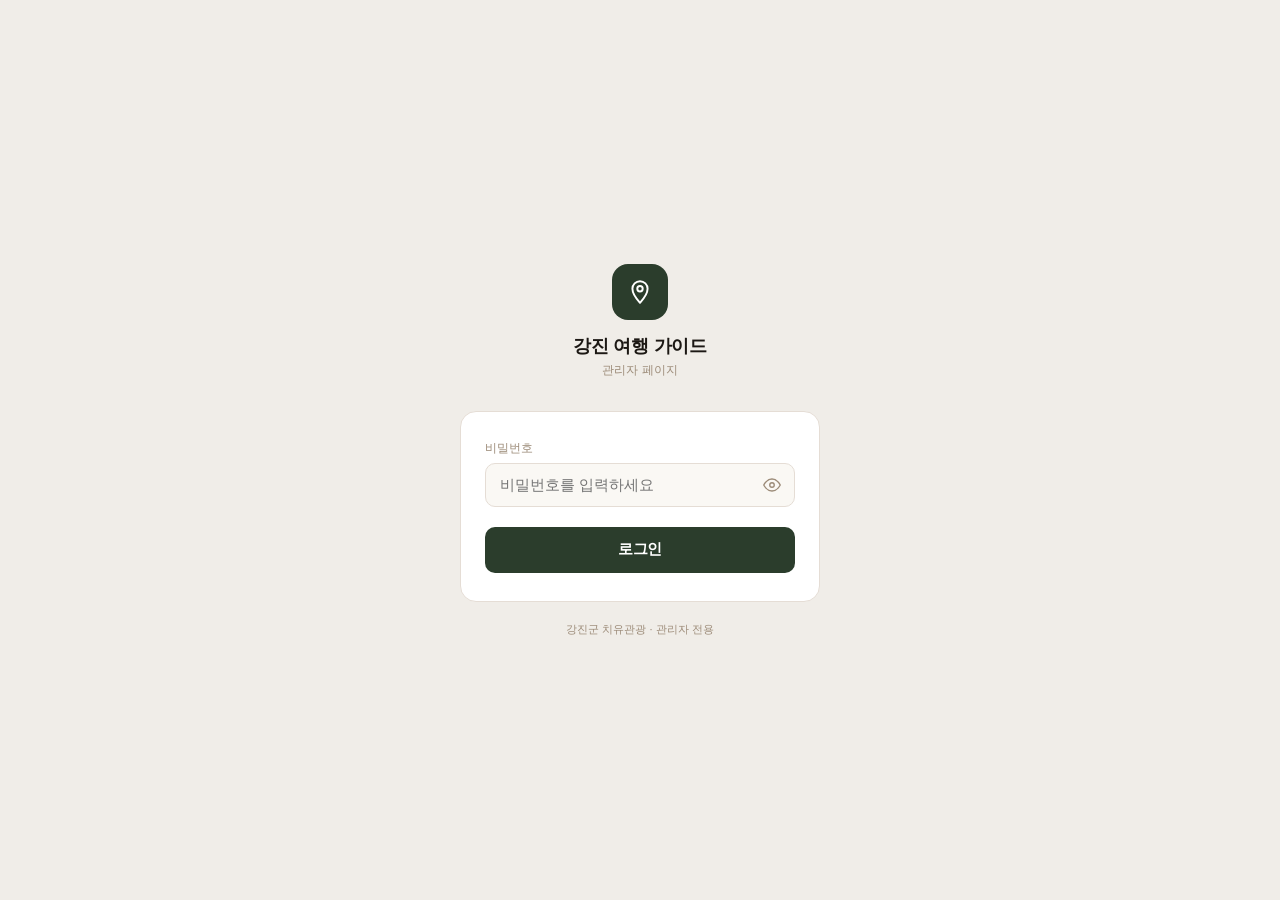
==== gangjin-guide/admin/collection-edit.html @ 5cbd9cc3 "Add files via upload" ====
<!DOCTYPE html>
<html lang="ko">
<head>
<meta charset="UTF-8">
<meta name="viewport" content="width=device-width, initial-scale=1.0">
<title>컬렉션 등록/수정 — 강진 여행 가이드 관리자</title>
<style>
  *{box-sizing:border-box;margin:0;padding:0;}
  :root{--green:#2B3D2C;--green-l:#4A6B4C;--green-t:#EBF1E8;--cream:#FAF8F4;--stone:#F0EDE8;--border:#E5DDD5;--text:#1C1814;--muted:#9C8B78;--red:#E05C5C;--radius:10px;}
  body{font-family:-apple-system,'Apple SD Gothic Neo','Noto Sans KR',sans-serif;background:var(--cream);color:var(--text);min-height:100vh;}
  .layout{display:flex;min-height:100vh;}
  .sidebar{width:220px;background:var(--green);color:#fff;display:flex;flex-direction:column;flex-shrink:0;position:fixed;top:0;left:0;bottom:0;}
  .sidebar-brand{padding:24px 20px 20px;border-bottom:1px solid rgba(255,255,255,0.1);}
  .sidebar-brand h1{font-size:14px;font-weight:600;color:#fff;line-height:1.4;}
  .sidebar-brand p{font-size:10px;color:rgba(255,255,255,0.5);margin-top:3px;}
  .sidebar-nav{padding:12px 0;flex:1;}
  .nav-section{padding:8px 20px 4px;font-size:9px;letter-spacing:1.5px;color:rgba(255,255,255,0.35);}
  .nav-item{display:flex;align-items:center;gap:10px;padding:9px 20px;font-size:13px;color:rgba(255,255,255,0.75);text-decoration:none;transition:background 0.15s;}
  .nav-item:hover{background:rgba(255,255,255,0.08);color:#fff;}
  .nav-item.active{background:rgba(255,255,255,0.12);color:#fff;font-weight:500;}
  .nav-item svg{width:16px;height:16px;fill:none;stroke:currentColor;stroke-width:1.8;stroke-linecap:round;stroke-linejoin:round;flex-shrink:0;}
  .sidebar-bottom{padding:16px 20px;border-top:1px solid rgba(255,255,255,0.1);}
  .btn-logout{width:100%;padding:8px;border-radius:8px;background:rgba(255,255,255,0.08);border:1px solid rgba(255,255,255,0.15);color:rgba(255,255,255,0.7);font-size:12px;cursor:pointer;font-family:inherit;}
  .main{margin-left:220px;flex:1;}
  .topbar{height:56px;background:#fff;border-bottom:1px solid var(--border);display:flex;align-items:center;justify-content:space-between;padding:0 28px;position:sticky;top:0;z-index:10;}
  .topbar-title{font-size:16px;font-weight:600;letter-spacing:-0.3px;}
  .topbar-actions{display:flex;gap:8px;}
  .btn{height:34px;padding:0 16px;border-radius:8px;font-size:13px;font-weight:500;cursor:pointer;font-family:inherit;border:none;display:inline-flex;align-items:center;gap:6px;transition:background 0.15s;text-decoration:none;}
  .btn-primary{background:var(--green);color:#fff;}
  .btn-primary:hover{background:var(--green-l);}
  .btn-secondary{background:var(--stone);color:var(--text);border:1px solid var(--border);}
  .btn-secondary:hover{background:var(--border);}
  .btn-danger{background:#FEE2E2;color:var(--red);}
  .btn-danger:hover{background:#FECACA;}
  .btn svg{width:14px;height:14px;fill:none;stroke:currentColor;stroke-width:2;stroke-linecap:round;}
  .content{padding:28px;max-width:900px;}
  .form-grid{display:grid;grid-template-columns:1fr 300px;gap:20px;align-items:start;}
  .form-card{background:#fff;border:1px solid var(--border);border-radius:12px;overflow:hidden;margin-bottom:16px;}
  .form-card-header{padding:14px 20px;border-bottom:1px solid var(--border);font-size:13px;font-weight:600;}
  .form-card-body{padding:20px;}
  .field{margin-bottom:16px;}
  .field:last-child{margin-bottom:0;}
  .field label{display:block;font-size:12px;font-weight:500;color:var(--muted);margin-bottom:6px;}
  .field label .req{color:var(--red);margin-left:2px;}
  .input,.textarea,.select{width:100%;border:1px solid var(--border);border-radius:var(--radius);font-size:14px;color:var(--text);background:var(--cream);outline:none;font-family:inherit;transition:border-color 0.15s,background 0.15s;}
  .input{height:40px;padding:0 12px;}
  .textarea{padding:10px 12px;resize:vertical;min-height:80px;line-height:1.6;}
  .select{height:40px;padding:0 12px;cursor:pointer;}
  .input:focus,.textarea:focus,.select:focus{border-color:var(--green);background:#fff;}
  .field-row{display:grid;grid-template-columns:1fr 1fr;gap:12px;}

  /* 장소 추가 */
  .place-search-wrap{display:flex;gap:8px;margin-bottom:12px;}
  .place-search-wrap .input{flex:1;}

  .search-results{background:#fff;border:1px solid var(--border);border-radius:var(--radius);max-height:200px;overflow-y:auto;margin-top:-8px;margin-bottom:12px;display:none;}
  .search-result-item{padding:10px 12px;cursor:pointer;border-bottom:1px solid var(--border);font-size:13px;transition:background 0.1s;}
  .search-result-item:last-child{border-bottom:none;}
  .search-result-item:hover{background:var(--cream);}
  .search-result-item strong{display:block;color:var(--text);}
  .search-result-item span{font-size:11px;color:var(--muted);}

  /* 코스 아이템 */
  .course-items{display:flex;flex-direction:column;gap:8px;}
  .course-item{background:var(--cream);border:1px solid var(--border);border-radius:10px;padding:12px 14px;}
  .course-item-header{display:flex;align-items:center;gap:8px;margin-bottom:8px;}
  .course-item-num{width:22px;height:22px;border-radius:50%;background:var(--green);color:#fff;font-size:11px;font-weight:600;display:flex;align-items:center;justify-content:center;flex-shrink:0;}
  .course-item-name{flex:1;font-size:13px;font-weight:500;color:var(--text);}
  .course-item-cat{font-size:10px;color:var(--muted);}
  .course-item-del{background:none;border:none;cursor:pointer;color:var(--muted);padding:2px;display:flex;align-items:center;}
  .course-item-del:hover{color:var(--red);}
  .course-item-del svg{width:14px;height:14px;fill:none;stroke:currentColor;stroke-width:2;stroke-linecap:round;}
  .course-item-comment .input{font-size:12px;height:34px;}

  .move-btns{display:flex;flex-direction:column;gap:2px;flex-shrink:0;}
  .move-btn{width:22px;height:22px;border:1px solid var(--border);border-radius:4px;background:#fff;cursor:pointer;display:flex;align-items:center;justify-content:center;font-size:10px;color:var(--muted);}
  .move-btn:hover{background:var(--stone);}

  .empty-items{padding:24px;text-align:center;color:var(--muted);font-size:13px;border:2px dashed var(--border);border-radius:10px;}

  /* 토스트 & 모달 */
  .toast{position:fixed;bottom:24px;right:24px;padding:12px 20px;border-radius:10px;font-size:13px;font-weight:500;box-shadow:0 4px 16px rgba(0,0,0,0.12);transform:translateY(80px);opacity:0;transition:transform 0.3s,opacity 0.3s;z-index:999;}
  .toast.show{transform:translateY(0);opacity:1;}
  .toast.success{background:var(--green);color:#fff;}
  .toast.error{background:var(--red);color:#fff;}
  .modal-overlay{position:fixed;inset:0;background:rgba(0,0,0,0.4);display:none;align-items:center;justify-content:center;z-index:100;}
  .modal-overlay.show{display:flex;}
  .modal{background:#fff;border-radius:14px;padding:28px;max-width:360px;width:90%;}
  .modal h3{font-size:16px;font-weight:600;margin-bottom:8px;}
  .modal p{font-size:13px;color:var(--muted);line-height:1.6;margin-bottom:20px;}
  .modal-actions{display:flex;gap:8px;justify-content:flex-end;}
</style>
</head>
<body>
<div class="layout">
  <aside class="sidebar">
    <div class="sidebar-brand"><h1>강진 여행 가이드</h1><p>관리자 페이지</p></div>
    <nav class="sidebar-nav">
      <div class="nav-section">메뉴</div>
      <a href="dashboard.html" class="nav-item"><svg viewBox="0 0 24 24"><rect x="3" y="3" width="7" height="7"/><rect x="14" y="3" width="7" height="7"/><rect x="14" y="14" width="7" height="7"/><rect x="3" y="14" width="7" height="7"/></svg>대시보드</a>
      <a href="content-list.html" class="nav-item"><svg viewBox="0 0 24 24"><path d="M14 2H6a2 2 0 0 0-2 2v16a2 2 0 0 0 2 2h12a2 2 0 0 0 2-2V8z"/><polyline points="14 2 14 8 20 8"/></svg>콘텐츠 관리</a>
      <a href="collection-list.html" class="nav-item active"><svg viewBox="0 0 24 24"><path d="M3 11l19-9-9 19-2-8-8-2z"/></svg>컬렉션 관리</a>
      <div class="nav-section" style="margin-top:8px;">설정</div>
      <a href="settings.html" class="nav-item"><svg viewBox="0 0 24 24"><circle cx="12" cy="12" r="3"/><path d="M19.4 15a1.65 1.65 0 0 0 .33 1.82l.06.06a2 2 0 0 1-2.83 2.83l-.06-.06a1.65 1.65 0 0 0-1.82-.33 1.65 1.65 0 0 0-1 1.51V21a2 2 0 0 1-4 0v-.09A1.65 1.65 0 0 0 9 19.4a1.65 1.65 0 0 0-1.82.33l-.06.06a2 2 0 0 1-2.83-2.83l.06-.06A1.65 1.65 0 0 0 4.68 15a1.65 1.65 0 0 0-1.51-1H3a2 2 0 0 1 0-4h.09A1.65 1.65 0 0 0 4.6 9a1.65 1.65 0 0 0-.33-1.82l-.06-.06a2 2 0 0 1 2.83-2.83l.06.06A1.65 1.65 0 0 0 9 4.68a1.65 1.65 0 0 0 1-1.51V3a2 2 0 0 1 4 0v.09a1.65 1.65 0 0 0 1 1.51 1.65 1.65 0 0 0 1.82-.33l.06-.06a2 2 0 0 1 2.83 2.83l-.06.06A1.65 1.65 0 0 0 19.4 9a1.65 1.65 0 0 0 1.51 1H21a2 2 0 0 1 0 4h-.09a1.65 1.65 0 0 0-1.51 1z"/></svg>사이트 설정</a>
    </nav>
    <div class="sidebar-bottom"><button class="btn-logout" onclick="Auth.logout()">로그아웃</button></div>
  </aside>

  <main class="main">
    <div class="topbar">
      <div class="topbar-title" id="pageTitle">컬렉션 등록</div>
      <div class="topbar-actions">
        <button class="btn btn-danger" id="btnDelete" style="display:none;" onclick="confirmDelete()">
          <svg viewBox="0 0 24 24"><polyline points="3 6 5 6 21 6"/><path d="M19 6v14a2 2 0 0 1-2 2H7a2 2 0 0 1-2-2V6m3 0V4a1 1 0 0 1 1-1h4a1 1 0 0 1 1 1v2"/></svg>삭제
        </button>
        <a href="collection-list.html" class="btn btn-secondary">취소</a>
        <button class="btn btn-primary" onclick="saveCollection()">
          <svg viewBox="0 0 24 24"><path d="M19 21H5a2 2 0 0 1-2-2V5a2 2 0 0 1 2-2h11l5 5v11a2 2 0 0 1-2 2z"/><polyline points="17 21 17 13 7 13 7 21"/><polyline points="7 3 7 8 15 8"/></svg>저장
        </button>
      </div>
    </div>

    <div class="content">
      <div class="form-grid">
        <!-- 왼쪽 -->
        <div>
          <!-- 기본 정보 -->
          <div class="form-card">
            <div class="form-card-header">기본 정보</div>
            <div class="form-card-body">
              <div class="field">
                <label>컬렉션 유형 <span class="req">*</span></label>
                <select class="select" id="colType">
                  <option value="">선택하세요</option>
                  <option value="course">🗺️ 추천코스 — 장소를 순서대로 엮은 동선</option>
                  <option value="situation">⭐ 상황별 추천 — 늦게까지·비오는날 등</option>
                  <option value="editorial">✍️ 편집장 픽 — 관리자 추천 장소 묶음</option>
                </select>
              </div>
              <div class="field">
                <label>제목 <span class="req">*</span></label>
                <input type="text" class="input" id="colTitle" placeholder="예) 강진 저녁 힐링 코스">
              </div>
              <div class="field">
                <label>부제목</label>
                <input type="text" class="input" id="colSubtitle" placeholder="예) 오후 4시부터 저녁까지 3시간 코스">
              </div>
              <div class="field-row">
                <div class="field">
                  <label>표시 순서</label>
                  <input type="number" class="input" id="colSortOrder" placeholder="1" min="1">
                </div>
              </div>
              <div class="field">
                <label>커버 이미지 URL</label>
                <input type="text" class="input" id="colCoverImage" placeholder="Google Drive 공개 URL">
              </div>
              <div class="field">
                <label>유튜브 URL (선택)</label>
                <input type="text" class="input" id="colYoutube" placeholder="https://youtu.be/...">
              </div>
            </div>
          </div>

          <!-- 구성 장소 -->
          <div class="form-card">
            <div class="form-card-header">
              구성 장소
              <span style="font-weight:400;color:var(--muted);font-size:11px;"> · 등록된 콘텐츠에서 검색하여 추가</span>
            </div>
            <div class="form-card-body">
              <!-- 검색 -->
              <div class="place-search-wrap">
                <input type="text" class="input" id="placeSearch" placeholder="장소명 검색..." oninput="searchPlace(this.value)">
                <button class="btn btn-secondary" onclick="clearSearch()">닫기</button>
              </div>
              <div class="search-results" id="searchResults"></div>

              <!-- 추가된 장소 목록 -->
              <div class="course-items" id="courseItems">
                <div class="empty-items">장소를 검색하여 추가해주세요</div>
              </div>
            </div>
          </div>
        </div>

        <!-- 오른쪽 -->
        <div>
          <div class="form-card">
            <div class="form-card-header">사용 안내</div>
            <div class="form-card-body">
              <p style="font-size:12px;color:var(--muted);line-height:1.8;">
                <strong style="color:var(--text);">추천코스</strong><br>
                장소를 순서대로 추가하고, 각 장소마다 안내 메모를 입력하세요.<br><br>
                <strong style="color:var(--text);">상황별 추천</strong><br>
                "늦게까지", "비오는 날" 등 상황에 맞는 장소들을 묶어주세요.<br><br>
                <strong style="color:var(--text);">편집장 픽</strong><br>
                직접 가보고 추천하는 장소들을 선정해주세요.
              </p>
            </div>
          </div>

          <div class="form-card">
            <div class="form-card-header">구성 장소 수</div>
            <div class="form-card-body" style="text-align:center;">
              <div style="font-size:36px;font-weight:700;color:var(--green);" id="itemCount">0</div>
              <div style="font-size:12px;color:var(--muted);margin-top:4px;">개 장소</div>
            </div>
          </div>
        </div>
      </div>
    </div>
  </main>
</div>

<!-- 삭제 모달 -->
<div class="modal-overlay" id="deleteModal">
  <div class="modal">
    <h3>컬렉션 삭제</h3>
    <p>이 컬렉션을 삭제하시겠습니까?<br>구성 장소 매핑도 함께 삭제됩니다.</p>
    <div class="modal-actions">
      <button class="btn btn-secondary" onclick="closeModal()">취소</button>
      <button class="btn btn-danger" onclick="doDelete()">삭제</button>
    </div>
  </div>
</div>

<div class="toast" id="toast"></div>

<script src="js/config.js"></script>
<script src="js/auth.js"></script>
<script src="js/api.js"></script>
<script>
Auth.require();

const CAT = { cat_001:'🍽️ 식당', cat_002:'☕ 카페', cat_003:'🌿 여행지' };

let editId     = null;
let items      = []; // {contentId, name, category, courseComment}
let allContents = [];

// ── 초기화 ──────────────────────────────────
window.addEventListener('DOMContentLoaded', async () => {
  const params = new URLSearchParams(location.search);
  editId       = params.get('id');

  // 콘텐츠 목록 로드 (장소 검색용)
  try {
    const res   = await API.adminGetAll();
    allContents = (res.data?.contents || []).filter(c => c.Status === 'published');
  } catch(e) {}

  if (editId) {
    document.getElementById('pageTitle').textContent = '컬렉션 수정';
    document.getElementById('btnDelete').style.display = 'flex';
    await loadCollection(editId);
  }
});

// ── 불러오기 ────────────────────────────────
async function loadCollection(id) {
  try {
    const res = await API.getCollection(id);
    const d   = res.data;
    document.getElementById('colType').value       = d.Type        || '';
    document.getElementById('colTitle').value      = d.Title       || '';
    document.getElementById('colSubtitle').value   = d.Subtitle    || '';
    document.getElementById('colSortOrder').value  = d.SortOrder   || '';
    document.getElementById('colCoverImage').value = d.CoverImage  || '';
    document.getElementById('colYoutube').value    = d.YoutubeURL  || '';

    items = (d.items || []).map(item => ({
      contentId    : item.ID,
      name         : item.Title,
      category     : item.CategoryID,
      courseComment: item.courseComment || '',
    }));
    renderItems();
  } catch(e) { showToast('불러오지 못했습니다.', 'error'); }
}

// ── 저장 ────────────────────────────────────
async function saveCollection() {
  const type  = document.getElementById('colType').value;
  const title = document.getElementById('colTitle').value.trim();
  if (!type)  { showToast('컬렉션 유형을 선택해주세요.', 'error'); return; }
  if (!title) { showToast('제목을 입력해주세요.', 'error'); return; }

  const data = {
    Type       : type,
    Title      : title,
    Subtitle   : document.getElementById('colSubtitle').value.trim(),
    SortOrder  : document.getElementById('colSortOrder').value || 1,
    CoverImage : document.getElementById('colCoverImage').value.trim(),
    YoutubeURL : document.getElementById('colYoutube').value.trim(),
    items      : items.map((item, i) => ({
      contentId    : item.contentId,
      sequence     : i + 1,
      courseComment: item.courseComment,
    })),
  };

  try {
    if (editId) {
      await API.updateCollection(editId, data);
    } else {
      await API.createCollection(data);
    }
    showToast(editId ? '수정되었습니다.' : '등록되었습니다.', 'success');
    setTimeout(() => { location.href = 'collection-list.html'; }, 900);
  } catch(e) { showToast('저장에 실패했습니다.', 'error'); }
}

// ── 삭제 ────────────────────────────────────
function confirmDelete() { document.getElementById('deleteModal').classList.add('show'); }
function closeModal()    { document.getElementById('deleteModal').classList.remove('show'); }
async function doDelete() {
  try {
    await API.deleteCollection(editId);
    showToast('삭제되었습니다.', 'success');
    setTimeout(() => { location.href = 'collection-list.html'; }, 800);
  } catch(e) { showToast('삭제에 실패했습니다.', 'error'); closeModal(); }
}

// ── 장소 검색 ────────────────────────────────
let searchTimer = null;
function searchPlace(q) {
  clearTimeout(searchTimer);
  const box = document.getElementById('searchResults');
  if (!q.trim()) { box.style.display = 'none'; return; }

  searchTimer = setTimeout(() => {
    const results = allContents
      .filter(c => (c.Title||'').includes(q) || (c.Subtitle||'').includes(q))
      .filter(c => !items.find(i => i.contentId === c.ID))
      .slice(0, 8);

    if (!results.length) {
      box.innerHTML = `<div class="search-result-item"><strong>검색 결과 없음</strong></div>`;
    } else {
      box.innerHTML = results.map(c => `
        <div class="search-result-item" onclick="addItem('${c.ID}','${(c.Title||'').replace(/'/g,"\\'")}','${c.CategoryID}')">
          <strong>${c.Title || '제목없음'}</strong>
          <span>${CAT[c.CategoryID] || ''} · ${c.Address || ''}</span>
        </div>`).join('');
    }
    box.style.display = 'block';
  }, 200);
}

function clearSearch() {
  document.getElementById('placeSearch').value = '';
  document.getElementById('searchResults').style.display = 'none';
}

function addItem(contentId, name, category) {
  if (items.find(i => i.contentId === contentId)) {
    showToast('이미 추가된 장소입니다.', 'error'); return;
  }
  items.push({ contentId, name, category, courseComment: '' });
  renderItems();
  clearSearch();
}

function removeItem(idx) {
  items.splice(idx, 1);
  renderItems();
}

function moveItem(idx, dir) {
  const target = idx + dir;
  if (target < 0 || target >= items.length) return;
  [items[idx], items[target]] = [items[target], items[idx]];
  renderItems();
}

function updateComment(idx, val) {
  items[idx].courseComment = val;
}

function renderItems() {
  document.getElementById('itemCount').textContent = items.length;
  const el = document.getElementById('courseItems');

  if (!items.length) {
    el.innerHTML = '<div class="empty-items">장소를 검색하여 추가해주세요</div>';
    return;
  }

  el.innerHTML = items.map((item, i) => `
    <div class="course-item">
      <div class="course-item-header">
        <div class="move-btns">
          <button class="move-btn" onclick="moveItem(${i},-1)" ${i===0?'disabled':''}>▲</button>
          <button class="move-btn" onclick="moveItem(${i},1)"  ${i===items.length-1?'disabled':''}>▼</button>
        </div>
        <div class="course-item-num">${i+1}</div>
        <div style="flex:1;">
          <div class="course-item-name">${item.name}</div>
          <div class="course-item-cat">${CAT[item.category]||''}</div>
        </div>
        <button class="course-item-del" onclick="removeItem(${i})">
          <svg viewBox="0 0 24 24"><line x1="18" y1="6" x2="6" y2="18"/><line x1="6" y1="6" x2="18" y2="18"/></svg>
        </button>
      </div>
      <div class="course-item-comment">
        <input type="text" class="input" placeholder="이 장소에 대한 안내 메모 (선택)" value="${item.courseComment||''}" oninput="updateComment(${i},this.value)">
      </div>
    </div>`).join('');
}

// ── 유틸 ────────────────────────────────────
function showToast(msg, type='success') {
  const t = document.getElementById('toast');
  t.textContent = msg;
  t.className   = `toast ${type}`;
  setTimeout(() => t.classList.add('show'), 10);
  setTimeout(() => t.classList.remove('show'), 2800);
}
</script>
</body>
</html>
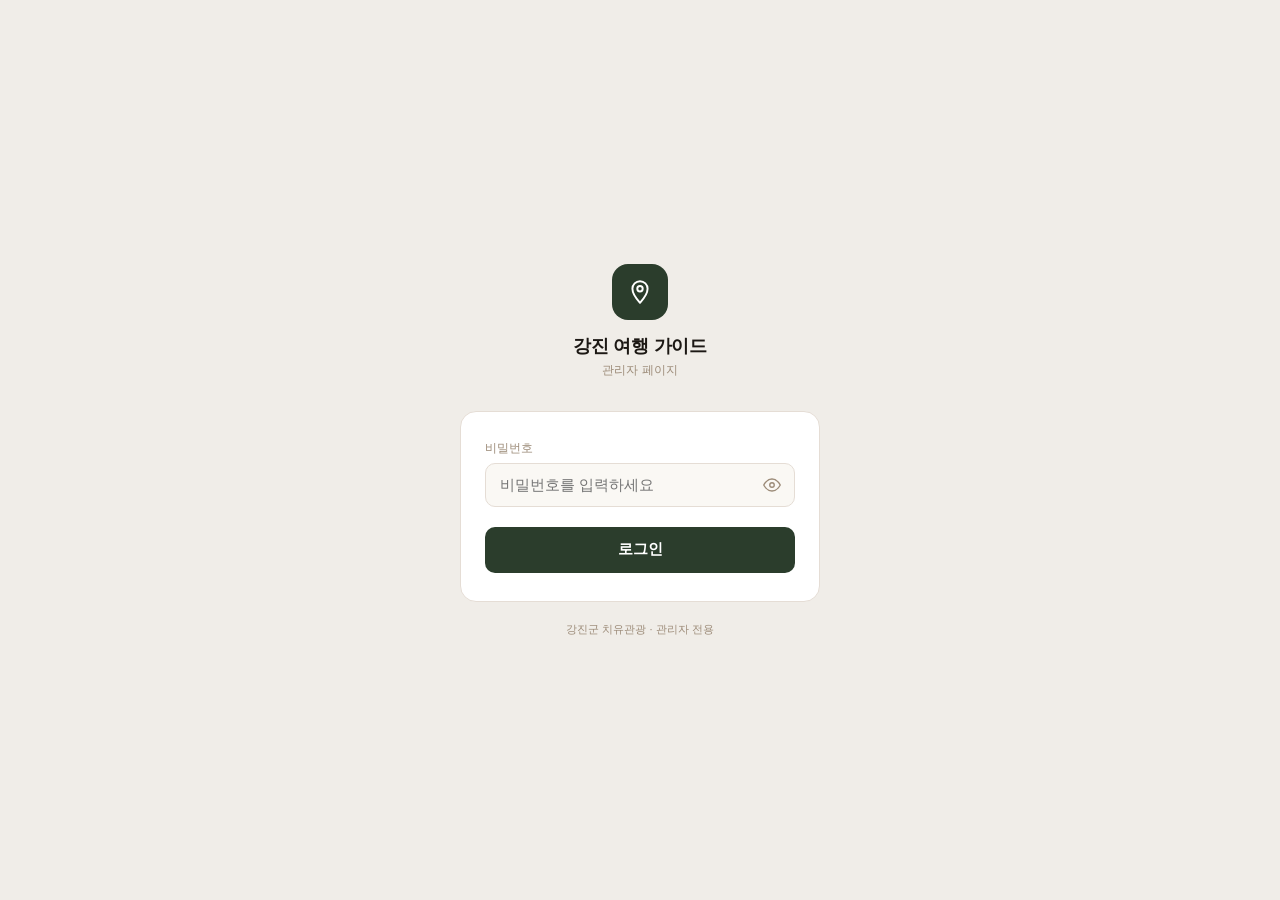
==== commit 67b762a6: "Update collection-edit.html" ====
--- a/gangjin-guide/admin/collection-edit.html
+++ b/gangjin-guide/admin/collection-edit.html
@@ -3,228 +3,410 @@
 <head>
 <meta charset="UTF-8">
 <meta name="viewport" content="width=device-width, initial-scale=1.0">
-<title>컬렉션 등록/수정 — 강진 여행 가이드 관리자</title>
+<title>콘텐츠 등록/수정 — 강진 여행 가이드 관리자</title>
 <style>
-  *{box-sizing:border-box;margin:0;padding:0;}
-  :root{--green:#2B3D2C;--green-l:#4A6B4C;--green-t:#EBF1E8;--cream:#FAF8F4;--stone:#F0EDE8;--border:#E5DDD5;--text:#1C1814;--muted:#9C8B78;--red:#E05C5C;--radius:10px;}
-  body{font-family:-apple-system,'Apple SD Gothic Neo','Noto Sans KR',sans-serif;background:var(--cream);color:var(--text);min-height:100vh;}
-  .layout{display:flex;min-height:100vh;}
-  .sidebar{width:220px;background:var(--green);color:#fff;display:flex;flex-direction:column;flex-shrink:0;position:fixed;top:0;left:0;bottom:0;}
-  .sidebar-brand{padding:24px 20px 20px;border-bottom:1px solid rgba(255,255,255,0.1);}
-  .sidebar-brand h1{font-size:14px;font-weight:600;color:#fff;line-height:1.4;}
-  .sidebar-brand p{font-size:10px;color:rgba(255,255,255,0.5);margin-top:3px;}
-  .sidebar-nav{padding:12px 0;flex:1;}
-  .nav-section{padding:8px 20px 4px;font-size:9px;letter-spacing:1.5px;color:rgba(255,255,255,0.35);}
-  .nav-item{display:flex;align-items:center;gap:10px;padding:9px 20px;font-size:13px;color:rgba(255,255,255,0.75);text-decoration:none;transition:background 0.15s;}
-  .nav-item:hover{background:rgba(255,255,255,0.08);color:#fff;}
-  .nav-item.active{background:rgba(255,255,255,0.12);color:#fff;font-weight:500;}
-  .nav-item svg{width:16px;height:16px;fill:none;stroke:currentColor;stroke-width:1.8;stroke-linecap:round;stroke-linejoin:round;flex-shrink:0;}
-  .sidebar-bottom{padding:16px 20px;border-top:1px solid rgba(255,255,255,0.1);}
-  .btn-logout{width:100%;padding:8px;border-radius:8px;background:rgba(255,255,255,0.08);border:1px solid rgba(255,255,255,0.15);color:rgba(255,255,255,0.7);font-size:12px;cursor:pointer;font-family:inherit;}
-  .main{margin-left:220px;flex:1;}
-  .topbar{height:56px;background:#fff;border-bottom:1px solid var(--border);display:flex;align-items:center;justify-content:space-between;padding:0 28px;position:sticky;top:0;z-index:10;}
-  .topbar-title{font-size:16px;font-weight:600;letter-spacing:-0.3px;}
-  .topbar-actions{display:flex;gap:8px;}
-  .btn{height:34px;padding:0 16px;border-radius:8px;font-size:13px;font-weight:500;cursor:pointer;font-family:inherit;border:none;display:inline-flex;align-items:center;gap:6px;transition:background 0.15s;text-decoration:none;}
-  .btn-primary{background:var(--green);color:#fff;}
-  .btn-primary:hover{background:var(--green-l);}
-  .btn-secondary{background:var(--stone);color:var(--text);border:1px solid var(--border);}
-  .btn-secondary:hover{background:var(--border);}
-  .btn-danger{background:#FEE2E2;color:var(--red);}
-  .btn-danger:hover{background:#FECACA;}
-  .btn svg{width:14px;height:14px;fill:none;stroke:currentColor;stroke-width:2;stroke-linecap:round;}
-  .content{padding:28px;max-width:900px;}
-  .form-grid{display:grid;grid-template-columns:1fr 300px;gap:20px;align-items:start;}
-  .form-card{background:#fff;border:1px solid var(--border);border-radius:12px;overflow:hidden;margin-bottom:16px;}
-  .form-card-header{padding:14px 20px;border-bottom:1px solid var(--border);font-size:13px;font-weight:600;}
-  .form-card-body{padding:20px;}
-  .field{margin-bottom:16px;}
-  .field:last-child{margin-bottom:0;}
-  .field label{display:block;font-size:12px;font-weight:500;color:var(--muted);margin-bottom:6px;}
-  .field label .req{color:var(--red);margin-left:2px;}
-  .input,.textarea,.select{width:100%;border:1px solid var(--border);border-radius:var(--radius);font-size:14px;color:var(--text);background:var(--cream);outline:none;font-family:inherit;transition:border-color 0.15s,background 0.15s;}
-  .input{height:40px;padding:0 12px;}
-  .textarea{padding:10px 12px;resize:vertical;min-height:80px;line-height:1.6;}
-  .select{height:40px;padding:0 12px;cursor:pointer;}
-  .input:focus,.textarea:focus,.select:focus{border-color:var(--green);background:#fff;}
-  .field-row{display:grid;grid-template-columns:1fr 1fr;gap:12px;}
-
-  /* 장소 추가 */
-  .place-search-wrap{display:flex;gap:8px;margin-bottom:12px;}
-  .place-search-wrap .input{flex:1;}
-
-  .search-results{background:#fff;border:1px solid var(--border);border-radius:var(--radius);max-height:200px;overflow-y:auto;margin-top:-8px;margin-bottom:12px;display:none;}
-  .search-result-item{padding:10px 12px;cursor:pointer;border-bottom:1px solid var(--border);font-size:13px;transition:background 0.1s;}
-  .search-result-item:last-child{border-bottom:none;}
-  .search-result-item:hover{background:var(--cream);}
-  .search-result-item strong{display:block;color:var(--text);}
-  .search-result-item span{font-size:11px;color:var(--muted);}
-
-  /* 코스 아이템 */
-  .course-items{display:flex;flex-direction:column;gap:8px;}
-  .course-item{background:var(--cream);border:1px solid var(--border);border-radius:10px;padding:12px 14px;}
-  .course-item-header{display:flex;align-items:center;gap:8px;margin-bottom:8px;}
-  .course-item-num{width:22px;height:22px;border-radius:50%;background:var(--green);color:#fff;font-size:11px;font-weight:600;display:flex;align-items:center;justify-content:center;flex-shrink:0;}
-  .course-item-name{flex:1;font-size:13px;font-weight:500;color:var(--text);}
-  .course-item-cat{font-size:10px;color:var(--muted);}
-  .course-item-del{background:none;border:none;cursor:pointer;color:var(--muted);padding:2px;display:flex;align-items:center;}
-  .course-item-del:hover{color:var(--red);}
-  .course-item-del svg{width:14px;height:14px;fill:none;stroke:currentColor;stroke-width:2;stroke-linecap:round;}
-  .course-item-comment .input{font-size:12px;height:34px;}
-
-  .move-btns{display:flex;flex-direction:column;gap:2px;flex-shrink:0;}
-  .move-btn{width:22px;height:22px;border:1px solid var(--border);border-radius:4px;background:#fff;cursor:pointer;display:flex;align-items:center;justify-content:center;font-size:10px;color:var(--muted);}
-  .move-btn:hover{background:var(--stone);}
-
-  .empty-items{padding:24px;text-align:center;color:var(--muted);font-size:13px;border:2px dashed var(--border);border-radius:10px;}
-
-  /* 토스트 & 모달 */
-  .toast{position:fixed;bottom:24px;right:24px;padding:12px 20px;border-radius:10px;font-size:13px;font-weight:500;box-shadow:0 4px 16px rgba(0,0,0,0.12);transform:translateY(80px);opacity:0;transition:transform 0.3s,opacity 0.3s;z-index:999;}
-  .toast.show{transform:translateY(0);opacity:1;}
-  .toast.success{background:var(--green);color:#fff;}
-  .toast.error{background:var(--red);color:#fff;}
-  .modal-overlay{position:fixed;inset:0;background:rgba(0,0,0,0.4);display:none;align-items:center;justify-content:center;z-index:100;}
-  .modal-overlay.show{display:flex;}
-  .modal{background:#fff;border-radius:14px;padding:28px;max-width:360px;width:90%;}
-  .modal h3{font-size:16px;font-weight:600;margin-bottom:8px;}
-  .modal p{font-size:13px;color:var(--muted);line-height:1.6;margin-bottom:20px;}
-  .modal-actions{display:flex;gap:8px;justify-content:flex-end;}
+  * { box-sizing: border-box; margin: 0; padding: 0; }
+  :root {
+    --green:#2B3D2C; --green-l:#4A6B4C; --green-t:#EBF1E8;
+    --cream:#FAF8F4; --stone:#F0EDE8; --border:#E5DDD5;
+    --text:#1C1814; --muted:#9C8B78; --red:#E05C5C; --radius:10px;
+  }
+  body { font-family:-apple-system,'Apple SD Gothic Neo','Noto Sans KR',sans-serif; background:var(--cream); color:var(--text); min-height:100vh; }
+  .layout { display:flex; min-height:100vh; }
+
+  /* 사이드바 */
+  .sidebar { width:220px; background:var(--green); color:#fff; display:flex; flex-direction:column; flex-shrink:0; position:fixed; top:0; left:0; bottom:0; }
+  .sidebar-brand { padding:24px 20px 20px; border-bottom:1px solid rgba(255,255,255,0.1); }
+  .sidebar-brand h1 { font-size:14px; font-weight:600; color:#fff; letter-spacing:-0.2px; line-height:1.4; }
+  .sidebar-brand p { font-size:10px; color:rgba(255,255,255,0.5); margin-top:3px; }
+  .sidebar-nav { padding:12px 0; flex:1; }
+  .nav-section { padding:8px 20px 4px; font-size:9px; letter-spacing:1.5px; color:rgba(255,255,255,0.35); }
+  .nav-item { display:flex; align-items:center; gap:10px; padding:9px 20px; font-size:13px; color:rgba(255,255,255,0.75); text-decoration:none; transition:background 0.15s; }
+  .nav-item:hover { background:rgba(255,255,255,0.08); color:#fff; }
+  .nav-item.active { background:rgba(255,255,255,0.12); color:#fff; font-weight:500; }
+  .nav-item svg { width:16px; height:16px; fill:none; stroke:currentColor; stroke-width:1.8; stroke-linecap:round; stroke-linejoin:round; flex-shrink:0; }
+  .sidebar-bottom { padding:16px 20px; border-top:1px solid rgba(255,255,255,0.1); }
+  .btn-logout { width:100%; padding:8px; border-radius:8px; background:rgba(255,255,255,0.08); border:1px solid rgba(255,255,255,0.15); color:rgba(255,255,255,0.7); font-size:12px; cursor:pointer; font-family:inherit; }
+  .btn-logout:hover { background:rgba(255,255,255,0.15); color:#fff; }
+
+  /* 메인 */
+  .main { margin-left:220px; flex:1; }
+  .topbar { height:56px; background:#fff; border-bottom:1px solid var(--border); display:flex; align-items:center; justify-content:space-between; padding:0 28px; position:sticky; top:0; z-index:10; }
+  .topbar-title { font-size:16px; font-weight:600; letter-spacing:-0.3px; }
+  .topbar-actions { display:flex; gap:8px; }
+
+  .btn { height:34px; padding:0 16px; border-radius:8px; font-size:13px; font-weight:500; cursor:pointer; font-family:inherit; border:none; display:inline-flex; align-items:center; gap:6px; transition:background 0.15s; text-decoration:none; }
+  .btn-primary { background:var(--green); color:#fff; }
+  .btn-primary:hover { background:var(--green-l); }
+  .btn-secondary { background:var(--stone); color:var(--text); border:1px solid var(--border); }
+  .btn-secondary:hover { background:var(--border); }
+  .btn-danger { background:#FEE2E2; color:var(--red); }
+  .btn-danger:hover { background:#FECACA; }
+  .btn svg { width:14px; height:14px; fill:none; stroke:currentColor; stroke-width:2; stroke-linecap:round; }
+
+  .content { padding:28px; max-width:900px; }
+
+  /* 폼 레이아웃 */
+  .form-grid { display:grid; grid-template-columns:1fr 320px; gap:20px; align-items:start; }
+
+  .form-card { background:#fff; border:1px solid var(--border); border-radius:12px; overflow:hidden; margin-bottom:16px; }
+  .form-card-header { padding:14px 20px; border-bottom:1px solid var(--border); font-size:13px; font-weight:600; color:var(--text); }
+  .form-card-body { padding:20px; }
+
+  /* 폼 필드 */
+  .field { margin-bottom:16px; }
+  .field:last-child { margin-bottom:0; }
+  .field label { display:block; font-size:12px; font-weight:500; color:var(--muted); margin-bottom:6px; }
+  .field label .req { color:var(--red); margin-left:2px; }
+
+  .input, .textarea, .select {
+    width:100%; border:1px solid var(--border); border-radius:var(--radius);
+    font-size:14px; color:var(--text); background:var(--cream);
+    outline:none; font-family:inherit;
+    transition:border-color 0.15s, background 0.15s;
+  }
+  .input { height:40px; padding:0 12px; }
+  .textarea { padding:10px 12px; resize:vertical; min-height:100px; line-height:1.6; }
+  .select { height:40px; padding:0 12px; cursor:pointer; }
+  .input:focus, .textarea:focus, .select:focus { border-color:var(--green); background:#fff; }
+  .input.error { border-color:var(--red); }
+
+  .field-row { display:grid; grid-template-columns:1fr 1fr; gap:12px; }
+  .field-row-3 { display:grid; grid-template-columns:1fr 1fr 1fr; gap:12px; }
+
+  /* 이미지 업로드 */
+  .img-upload-area {
+    border:2px dashed var(--border); border-radius:10px;
+    padding:20px; text-align:center; cursor:pointer;
+    transition:border-color 0.15s, background 0.15s;
+    background:var(--cream);
+  }
+  .img-upload-area:hover { border-color:var(--green-l); background:var(--green-t); }
+  .img-upload-area svg { width:28px; height:28px; stroke:var(--muted); fill:none; stroke-width:1.5; margin-bottom:8px; }
+  .img-upload-area p { font-size:12px; color:var(--muted); line-height:1.5; }
+  .img-upload-area small { font-size:11px; color:var(--border); display:block; margin-top:4px; }
+
+  .img-grid { display:grid; grid-template-columns:repeat(3,1fr); gap:8px; margin-top:12px; }
+  .img-item { position:relative; aspect-ratio:1; border-radius:8px; overflow:hidden; background:var(--stone); }
+  .img-item img { width:100%; height:100%; object-fit:cover; }
+  .img-item-del {
+    position:absolute; top:4px; right:4px;
+    width:22px; height:22px; border-radius:50%;
+    background:rgba(0,0,0,0.55); border:none; cursor:pointer;
+    display:flex; align-items:center; justify-content:center;
+  }
+  .img-item-del svg { width:12px; height:12px; stroke:#fff; fill:none; stroke-width:2.5; stroke-linecap:round; }
+  .img-order { position:absolute; bottom:4px; left:4px; background:rgba(0,0,0,0.5); color:#fff; font-size:9px; padding:1px 5px; border-radius:4px; }
+
+  /* 태그 */
+  .tag-input-wrap { display:flex; gap:8px; }
+  .tag-input-wrap .input { flex:1; }
+  .tag-list { display:flex; flex-wrap:wrap; gap:6px; margin-top:8px; }
+  .tag-item {
+    display:inline-flex; align-items:center; gap:4px;
+    padding:3px 10px; border-radius:20px;
+    background:var(--green-t); color:var(--green-l);
+    font-size:12px; font-weight:500;
+  }
+  .tag-item button { background:none; border:none; cursor:pointer; color:var(--green-l); font-size:14px; line-height:1; padding:0; display:flex; align-items:center; }
+
+  /* 공개 토글 */
+  .status-group { display:flex; gap:6px; }
+  .status-btn {
+    flex:1; height:36px; border-radius:8px; border:1px solid var(--border);
+    background:var(--cream); color:var(--muted); font-size:12px; font-weight:500;
+    cursor:pointer; font-family:inherit; transition:all 0.15s;
+  }
+  .status-btn.on-published { background:var(--green-t); color:var(--green-l); border-color:var(--green-l); }
+  .status-btn.on-draft     { background:var(--stone);   color:var(--text);    border-color:var(--border); }
+  .status-btn.on-hidden    { background:#FEF3E2;         color:#D97706;        border-color:#D97706; }
+
+  /* 알림 토스트 */
+  .toast {
+    position:fixed; bottom:24px; right:24px; z-index:999;
+    padding:12px 20px; border-radius:10px; font-size:13px; font-weight:500;
+    box-shadow:0 4px 16px rgba(0,0,0,0.12);
+    transform:translateY(80px); opacity:0;
+    transition:transform 0.3s, opacity 0.3s;
+  }
+  .toast.show { transform:translateY(0); opacity:1; }
+  .toast.success { background:var(--green); color:#fff; }
+  .toast.error   { background:var(--red);   color:#fff; }
+
+  /* 삭제 확인 모달 */
+  .modal-overlay {
+    position:fixed; inset:0; background:rgba(0,0,0,0.4);
+    display:none; align-items:center; justify-content:center; z-index:100;
+  }
+  .modal-overlay.show { display:flex; }
+  .modal { background:#fff; border-radius:14px; padding:28px; max-width:360px; width:90%; }
+  .modal h3 { font-size:16px; font-weight:600; margin-bottom:8px; }
+  .modal p { font-size:13px; color:var(--muted); line-height:1.6; margin-bottom:20px; }
+  .modal-actions { display:flex; gap:8px; justify-content:flex-end; }
 </style>
 </head>
 <body>
+
 <div class="layout">
   <aside class="sidebar">
-    <div class="sidebar-brand"><h1>강진 여행 가이드</h1><p>관리자 페이지</p></div>
+    <div class="sidebar-brand">
+      <h1>강진 여행 가이드</h1>
+      <p>관리자 페이지</p>
+    </div>
     <nav class="sidebar-nav">
       <div class="nav-section">메뉴</div>
-      <a href="dashboard.html" class="nav-item"><svg viewBox="0 0 24 24"><rect x="3" y="3" width="7" height="7"/><rect x="14" y="3" width="7" height="7"/><rect x="14" y="14" width="7" height="7"/><rect x="3" y="14" width="7" height="7"/></svg>대시보드</a>
-      <a href="content-list.html" class="nav-item"><svg viewBox="0 0 24 24"><path d="M14 2H6a2 2 0 0 0-2 2v16a2 2 0 0 0 2 2h12a2 2 0 0 0 2-2V8z"/><polyline points="14 2 14 8 20 8"/></svg>콘텐츠 관리</a>
-      <a href="collection-list.html" class="nav-item active"><svg viewBox="0 0 24 24"><path d="M3 11l19-9-9 19-2-8-8-2z"/></svg>컬렉션 관리</a>
+      <a href="dashboard.html" class="nav-item">
+        <svg viewBox="0 0 24 24"><rect x="3" y="3" width="7" height="7"/><rect x="14" y="3" width="7" height="7"/><rect x="14" y="14" width="7" height="7"/><rect x="3" y="14" width="7" height="7"/></svg>대시보드
+      </a>
+      <a href="content-list.html" class="nav-item active">
+        <svg viewBox="0 0 24 24"><path d="M14 2H6a2 2 0 0 0-2 2v16a2 2 0 0 0 2 2h12a2 2 0 0 0 2-2V8z"/><polyline points="14 2 14 8 20 8"/></svg>콘텐츠 관리
+      </a>
+      <a href="collection-list.html" class="nav-item">
+        <svg viewBox="0 0 24 24"><path d="M3 11l19-9-9 19-2-8-8-2z"/></svg>컬렉션 관리
+      </a>
       <div class="nav-section" style="margin-top:8px;">설정</div>
-      <a href="settings.html" class="nav-item"><svg viewBox="0 0 24 24"><circle cx="12" cy="12" r="3"/><path d="M19.4 15a1.65 1.65 0 0 0 .33 1.82l.06.06a2 2 0 0 1-2.83 2.83l-.06-.06a1.65 1.65 0 0 0-1.82-.33 1.65 1.65 0 0 0-1 1.51V21a2 2 0 0 1-4 0v-.09A1.65 1.65 0 0 0 9 19.4a1.65 1.65 0 0 0-1.82.33l-.06.06a2 2 0 0 1-2.83-2.83l.06-.06A1.65 1.65 0 0 0 4.68 15a1.65 1.65 0 0 0-1.51-1H3a2 2 0 0 1 0-4h.09A1.65 1.65 0 0 0 4.6 9a1.65 1.65 0 0 0-.33-1.82l-.06-.06a2 2 0 0 1 2.83-2.83l.06.06A1.65 1.65 0 0 0 9 4.68a1.65 1.65 0 0 0 1-1.51V3a2 2 0 0 1 4 0v.09a1.65 1.65 0 0 0 1 1.51 1.65 1.65 0 0 0 1.82-.33l.06-.06a2 2 0 0 1 2.83 2.83l-.06.06A1.65 1.65 0 0 0 19.4 9a1.65 1.65 0 0 0 1.51 1H21a2 2 0 0 1 0 4h-.09a1.65 1.65 0 0 0-1.51 1z"/></svg>사이트 설정</a>
+      <a href="settings.html" class="nav-item">
+        <svg viewBox="0 0 24 24"><circle cx="12" cy="12" r="3"/><path d="M19.4 15a1.65 1.65 0 0 0 .33 1.82l.06.06a2 2 0 0 1-2.83 2.83l-.06-.06a1.65 1.65 0 0 0-1.82-.33 1.65 1.65 0 0 0-1 1.51V21a2 2 0 0 1-4 0v-.09A1.65 1.65 0 0 0 9 19.4a1.65 1.65 0 0 0-1.82.33l-.06.06a2 2 0 0 1-2.83-2.83l.06-.06A1.65 1.65 0 0 0 4.68 15a1.65 1.65 0 0 0-1.51-1H3a2 2 0 0 1 0-4h.09A1.65 1.65 0 0 0 4.6 9a1.65 1.65 0 0 0-.33-1.82l-.06-.06a2 2 0 0 1 2.83-2.83l.06.06A1.65 1.65 0 0 0 9 4.68a1.65 1.65 0 0 0 1-1.51V3a2 2 0 0 1 4 0v.09a1.65 1.65 0 0 0 1 1.51 1.65 1.65 0 0 0 1.82-.33l.06-.06a2 2 0 0 1 2.83 2.83l-.06.06A1.65 1.65 0 0 0 19.4 9a1.65 1.65 0 0 0 1.51 1H21a2 2 0 0 1 0 4h-.09a1.65 1.65 0 0 0-1.51 1z"/></svg>사이트 설정
+      </a>
     </nav>
-    <div class="sidebar-bottom"><button class="btn-logout" onclick="Auth.logout()">로그아웃</button></div>
+    <div class="sidebar-bottom">
+      <button class="btn-logout" onclick="Auth.logout()">로그아웃</button>
+    </div>
   </aside>
 
   <main class="main">
     <div class="topbar">
-      <div class="topbar-title" id="pageTitle">컬렉션 등록</div>
+      <div class="topbar-title" id="pageTitle">콘텐츠 등록</div>
       <div class="topbar-actions">
         <button class="btn btn-danger" id="btnDelete" style="display:none;" onclick="confirmDelete()">
-          <svg viewBox="0 0 24 24"><polyline points="3 6 5 6 21 6"/><path d="M19 6v14a2 2 0 0 1-2 2H7a2 2 0 0 1-2-2V6m3 0V4a1 1 0 0 1 1-1h4a1 1 0 0 1 1 1v2"/></svg>삭제
+          <svg viewBox="0 0 24 24"><polyline points="3 6 5 6 21 6"/><path d="M19 6v14a2 2 0 0 1-2 2H7a2 2 0 0 1-2-2V6m3 0V4a1 1 0 0 1 1-1h4a1 1 0 0 1 1 1v2"/></svg>
+          삭제
         </button>
-        <a href="collection-list.html" class="btn btn-secondary">취소</a>
-        <button class="btn btn-primary" onclick="saveCollection()">
-          <svg viewBox="0 0 24 24"><path d="M19 21H5a2 2 0 0 1-2-2V5a2 2 0 0 1 2-2h11l5 5v11a2 2 0 0 1-2 2z"/><polyline points="17 21 17 13 7 13 7 21"/><polyline points="7 3 7 8 15 8"/></svg>저장
+        <a href="content-list.html" class="btn btn-secondary">취소</a>
+        <button class="btn btn-primary" id="btnSave" onclick="saveContent()">
+          <svg viewBox="0 0 24 24"><path d="M19 21H5a2 2 0 0 1-2-2V5a2 2 0 0 1 2-2h11l5 5v11a2 2 0 0 1-2 2z"/><polyline points="17 21 17 13 7 13 7 21"/><polyline points="7 3 7 8 15 8"/></svg>
+          저장
         </button>
       </div>
     </div>
 
     <div class="content">
       <div class="form-grid">
-        <!-- 왼쪽 -->
+
+        <!-- 왼쪽: 메인 폼 -->
         <div>
+          <!-- 이미지 -->
+          <div class="form-card">
+            <div class="form-card-header">이미지 <span style="font-weight:400;color:var(--muted);font-size:11px;">· 최대 5장, 첫 번째가 대표 이미지</span></div>
+            <div class="form-card-body">
+              <!-- Drive URL 입력 안내 -->
+              <div style="background:var(--green-t);border-radius:10px;padding:14px 16px;margin-bottom:12px;">
+                <p style="font-size:12px;color:var(--green-l);font-weight:500;margin-bottom:6px;">📌 이미지 등록 방법</p>
+                <ol style="font-size:11px;color:var(--green-l);line-height:1.9;padding-left:16px;">
+                  <li>Google Drive에 이미지 업로드</li>
+                  <li>파일 우클릭 → "공유" 클릭</li>
+                  <li>"링크가 있는 모든 사용자" 선택</li>
+                  <li>"링크 복사" 후 아래에 붙여넣기</li>
+                </ol>
+              </div>
+
+              <div class="img-grid" id="imgGrid"></div>
+
+              <!-- Drive URL 입력 -->
+              <div>
+                <div style="display:flex;gap:8px;align-items:center;">
+                  <input type="text" class="input" id="driveUrlInput" placeholder="Google Drive 공유 URL 붙여넣기" style="flex:1;">
+                  <button class="btn btn-secondary" onclick="addDriveUrl()" style="white-space:nowrap;">추가</button>
+                </div>
+                <p style="font-size:11px;color:var(--muted);margin-top:5px;">
+                  예) https://drive.google.com/file/d/xxxxx/view?usp=sharing
+                </p>
+              </div>
+            </div>
+          </div>
+
           <!-- 기본 정보 -->
           <div class="form-card">
             <div class="form-card-header">기본 정보</div>
             <div class="form-card-body">
               <div class="field">
-                <label>컬렉션 유형 <span class="req">*</span></label>
-                <select class="select" id="colType">
+                <label>카테고리 <span class="req">*</span></label>
+                <select class="select" id="categoryId">
                   <option value="">선택하세요</option>
-                  <option value="course">🗺️ 추천코스 — 장소를 순서대로 엮은 동선</option>
-                  <option value="situation">⭐ 상황별 추천 — 늦게까지·비오는날 등</option>
-                  <option value="editorial">✍️ 편집장 픽 — 관리자 추천 장소 묶음</option>
+                  <option value="cat_001">🍽️ 식당</option>
+                  <option value="cat_002">☕ 카페</option>
+                  <option value="cat_003">🌿 여행지</option>
                 </select>
               </div>
               <div class="field">
-                <label>제목 <span class="req">*</span></label>
-                <input type="text" class="input" id="colTitle" placeholder="예) 강진 저녁 힐링 코스">
-              </div>
-              <div class="field">
-                <label>부제목</label>
-                <input type="text" class="input" id="colSubtitle" placeholder="예) 오후 4시부터 저녁까지 3시간 코스">
+                <label>장소명 <span class="req">*</span></label>
+                <input type="text" class="input" id="title" placeholder="상호명 또는 장소명">
+              </div>
+              <div class="field">
+                <label>한줄 소개 <span class="req">*</span></label>
+                <input type="text" class="input" id="subtitle" placeholder="한 문장으로 매력을 표현해주세요">
+              </div>
+              <div class="field">
+                <label>상세 설명</label>
+                <textarea class="textarea" id="description" placeholder="장소에 대한 상세한 설명을 입력하세요" style="min-height:120px;"></textarea>
+              </div>
+            </div>
+          </div>
+
+          <!-- 위치 정보 -->
+          <div class="form-card">
+            <div class="form-card-header">위치 정보</div>
+            <div class="form-card-body">
+              <div class="field">
+                <label>주소 <span class="req">*</span></label>
+                <input type="text" class="input" id="address" placeholder="전남 강진군 ...">
               </div>
               <div class="field-row">
                 <div class="field">
-                  <label>표시 순서</label>
-                  <input type="number" class="input" id="colSortOrder" placeholder="1" min="1">
+                  <label>위도 (Latitude)</label>
+                  <input type="text" class="input" id="lat" placeholder="34.6424">
                 </div>
-              </div>
-              <div class="field">
-                <label>커버 이미지 URL</label>
-                <input type="text" class="input" id="colCoverImage" placeholder="Google Drive 공개 URL">
-              </div>
+                <div class="field">
+                  <label>경도 (Longitude)</label>
+                  <input type="text" class="input" id="lng" placeholder="126.7669">
+                </div>
+              </div>
+              <p style="font-size:11px;color:var(--muted);margin-top:4px;">
+                💡 <a href="https://map.kakao.com" target="_blank" style="color:var(--green-l);">카카오맵</a>에서 장소 검색 → 우클릭 → 좌표 복사
+              </p>
+              <div class="field" style="margin-top:12px;">
+                <label>지도 URL (선택)</label>
+                <input type="text" class="input" id="mapUrl" placeholder="카카오맵 또는 네이버지도 공유 URL">
+              </div>
+            </div>
+          </div>
+
+          <!-- 영업 정보 -->
+          <div class="form-card">
+            <div class="form-card-header">영업 정보 <span style="font-weight:400;color:var(--muted);font-size:11px;">· 여행지는 입력 불필요</span></div>
+            <div class="form-card-body">
+              <div class="field">
+                <label>영업시간</label>
+                <input type="text" class="input" id="businessHours" placeholder="예) 11:00 - 21:00 / 브레이크타임 15:00-17:00">
+              </div>
+              <div class="field-row">
+                <div class="field">
+                  <label>휴무일</label>
+                  <input type="text" class="input" id="holiday" placeholder="예) 매주 월요일">
+                </div>
+                <div class="field">
+                  <label>전화번호</label>
+                  <input type="text" class="input" id="phone" placeholder="061-000-0000">
+                </div>
+              </div>
+              <div class="field">
+                <label>주차 안내</label>
+                <input type="text" class="input" id="parking" placeholder="예) 건물 앞 무료주차 5대">
+              </div>
+              <div class="field">
+                <label>권장 소요시간</label>
+                <input type="text" class="input" id="recommendedTime" placeholder="예) 1시간 ~ 1시간 30분">
+              </div>
+            </div>
+          </div>
+
+          <!-- 미디어 -->
+          <div class="form-card">
+            <div class="form-card-header">미디어</div>
+            <div class="form-card-body">
               <div class="field">
                 <label>유튜브 URL (선택)</label>
-                <input type="text" class="input" id="colYoutube" placeholder="https://youtu.be/...">
-              </div>
-            </div>
-          </div>
-
-          <!-- 구성 장소 -->
-          <div class="form-card">
-            <div class="form-card-header">
-              구성 장소
-              <span style="font-weight:400;color:var(--muted);font-size:11px;"> · 등록된 콘텐츠에서 검색하여 추가</span>
-            </div>
-            <div class="form-card-body">
-              <!-- 검색 -->
-              <div class="place-search-wrap">
-                <input type="text" class="input" id="placeSearch" placeholder="장소명 검색..." oninput="searchPlace(this.value)">
-                <button class="btn btn-secondary" onclick="clearSearch()">닫기</button>
-              </div>
-              <div class="search-results" id="searchResults"></div>
-
-              <!-- 추가된 장소 목록 -->
-              <div class="course-items" id="courseItems">
-                <div class="empty-items">장소를 검색하여 추가해주세요</div>
+                <input type="text" class="input" id="youtubeUrl" placeholder="https://youtu.be/...">
+              </div>
+              <div id="youtubePreview" style="display:none;margin-top:10px;border-radius:8px;overflow:hidden;">
+                <iframe id="youtubeFrame" width="100%" height="180" frameborder="0" allowfullscreen></iframe>
               </div>
             </div>
           </div>
         </div>
 
-        <!-- 오른쪽 -->
+        <!-- 오른쪽: 사이드 옵션 -->
         <div>
-          <div class="form-card">
-            <div class="form-card-header">사용 안내</div>
+          <!-- 공개 설정 -->
+          <div class="form-card">
+            <div class="form-card-header">공개 설정</div>
+            <div class="form-card-body">
+              <div class="status-group">
+                <button class="status-btn on-published" id="statusPublished" onclick="setStatus('published')">✅ 공개</button>
+                <button class="status-btn" id="statusDraft" onclick="setStatus('draft')">📝 임시저장</button>
+                <button class="status-btn" id="statusHidden" onclick="setStatus('hidden')">🙈 숨김</button>
+              </div>
+            </div>
+          </div>
+
+          <!-- 편집장 픽 -->
+          <div class="form-card">
+            <div class="form-card-header">편집장 픽</div>
+            <div class="form-card-body">
+              <label style="display:flex;align-items:center;gap:10px;cursor:pointer;">
+                <input type="checkbox" id="editorPick" style="width:16px;height:16px;accent-color:var(--green);">
+                <span style="font-size:13px;">메인 화면에 추천 노출</span>
+              </label>
+              <p style="font-size:11px;color:var(--muted);margin-top:6px;">체크 시 사용자 메인 화면 "편집장 추천"에 표시됩니다.</p>
+            </div>
+          </div>
+
+          <!-- 태그 -->
+          <div class="form-card">
+            <div class="form-card-header">태그</div>
+            <div class="form-card-body">
+              <div class="tag-input-wrap">
+                <input type="text" class="input" id="tagInput" placeholder="태그 입력 후 Enter" onkeydown="handleTagKey(event)">
+                <button class="btn btn-secondary" onclick="addTag()">추가</button>
+              </div>
+              <div class="tag-list" id="tagList"></div>
+              <div style="margin-top:10px;">
+                <p style="font-size:11px;color:var(--muted);margin-bottom:6px;">자주 쓰는 태그</p>
+                <div style="display:flex;flex-wrap:wrap;gap:4px;">
+                  <button class="btn btn-secondary" style="height:26px;font-size:11px;padding:0 8px;" onclick="addTagDirect('늦게까지')">늦게까지</button>
+                  <button class="btn btn-secondary" style="height:26px;font-size:11px;padding:0 8px;" onclick="addTagDirect('혼밥가능')">혼밥가능</button>
+                  <button class="btn btn-secondary" style="height:26px;font-size:11px;padding:0 8px;" onclick="addTagDirect('뷰맛집')">뷰맛집</button>
+                  <button class="btn btn-secondary" style="height:26px;font-size:11px;padding:0 8px;" onclick="addTagDirect('숨은카페')">숨은카페</button>
+                  <button class="btn btn-secondary" style="height:26px;font-size:11px;padding:0 8px;" onclick="addTagDirect('주차가능')">주차가능</button>
+                  <button class="btn btn-secondary" style="height:26px;font-size:11px;padding:0 8px;" onclick="addTagDirect('아이와함께')">아이와함께</button>
+                  <button class="btn btn-secondary" style="height:26px;font-size:11px;padding:0 8px;" onclick="addTagDirect('힐링')">힐링</button>
+                  <button class="btn btn-secondary" style="height:26px;font-size:11px;padding:0 8px;" onclick="addTagDirect('드라이브')">드라이브</button>
+                </div>
+              </div>
+            </div>
+          </div>
+
+          <!-- 등록 정보 -->
+          <div class="form-card" id="metaCard" style="display:none;">
+            <div class="form-card-header">등록 정보</div>
             <div class="form-card-body">
               <p style="font-size:12px;color:var(--muted);line-height:1.8;">
-                <strong style="color:var(--text);">추천코스</strong><br>
-                장소를 순서대로 추가하고, 각 장소마다 안내 메모를 입력하세요.<br><br>
-                <strong style="color:var(--text);">상황별 추천</strong><br>
-                "늦게까지", "비오는 날" 등 상황에 맞는 장소들을 묶어주세요.<br><br>
-                <strong style="color:var(--text);">편집장 픽</strong><br>
-                직접 가보고 추천하는 장소들을 선정해주세요.
+                ID: <span id="metaId" style="color:var(--text);"></span><br>
+                등록일: <span id="metaCreated" style="color:var(--text);"></span><br>
+                수정일: <span id="metaUpdated" style="color:var(--text);"></span>
               </p>
             </div>
           </div>
-
-          <div class="form-card">
-            <div class="form-card-header">구성 장소 수</div>
-            <div class="form-card-body" style="text-align:center;">
-              <div style="font-size:36px;font-weight:700;color:var(--green);" id="itemCount">0</div>
-              <div style="font-size:12px;color:var(--muted);margin-top:4px;">개 장소</div>
-            </div>
-          </div>
         </div>
+
       </div>
     </div>
   </main>
 </div>
 
-<!-- 삭제 모달 -->
+<!-- 삭제 확인 모달 -->
 <div class="modal-overlay" id="deleteModal">
   <div class="modal">
-    <h3>컬렉션 삭제</h3>
-    <p>이 컬렉션을 삭제하시겠습니까?<br>구성 장소 매핑도 함께 삭제됩니다.</p>
+    <h3>콘텐츠 삭제</h3>
+    <p>이 콘텐츠를 삭제하면 관련 이미지와 태그도 모두 삭제됩니다.<br>삭제 후에는 복구할 수 없습니다.</p>
     <div class="modal-actions">
       <button class="btn btn-secondary" onclick="closeModal()">취소</button>
-      <button class="btn btn-danger" onclick="doDelete()">삭제</button>
+      <button class="btn btn-danger" onclick="deleteContent()">삭제</button>
     </div>
   </div>
 </div>
 
+<!-- 토스트 -->
 <div class="toast" id="toast"></div>
 
 <script src="js/config.js"></script>
@@ -233,190 +415,276 @@
 <script>
 Auth.require();
 
-const CAT = { cat_001:'🍽️ 식당', cat_002:'☕ 카페', cat_003:'🌿 여행지' };
-
-let editId     = null;
-let items      = []; // {contentId, name, category, courseComment}
-let allContents = [];
-
-// ── 초기화 ──────────────────────────────────
+// ── 상태 변수 ──────────────────────────────
+let editId   = null;
+let status   = 'published';
+let tags     = [];
+let images   = []; // {url, altText, isNew}
+
+// ── 초기화 ─────────────────────────────────
 window.addEventListener('DOMContentLoaded', async () => {
   const params = new URLSearchParams(location.search);
   editId       = params.get('id');
-
-  // 콘텐츠 목록 로드 (장소 검색용)
+  const cat    = params.get('cat');
+
+  if (cat) document.getElementById('categoryId').value = cat;
+
+  if (editId) {
+    document.getElementById('pageTitle').textContent = '콘텐츠 수정';
+    document.getElementById('btnDelete').style.display = 'flex';
+    document.getElementById('metaCard').style.display = 'block';
+    await loadContent(editId);
+  }
+
+  // 유튜브 URL 입력 시 미리보기
+  document.getElementById('youtubeUrl').addEventListener('input', previewYoutube);
+});
+
+// ── 콘텐츠 불러오기 ────────────────────────
+async function loadContent(id) {
   try {
-    const res   = await API.adminGetAll();
-    allContents = (res.data?.contents || []).filter(c => c.Status === 'published');
-  } catch(e) {}
-
-  if (editId) {
-    document.getElementById('pageTitle').textContent = '컬렉션 수정';
-    document.getElementById('btnDelete').style.display = 'flex';
-    await loadCollection(editId);
-  }
-});
-
-// ── 불러오기 ────────────────────────────────
-async function loadCollection(id) {
+    const res  = await API.getContent(id);
+    const data = res.data;
+
+    document.getElementById('categoryId').value   = data.CategoryID     || '';
+    document.getElementById('title').value         = data.Title          || '';
+    document.getElementById('subtitle').value      = data.Subtitle       || '';
+    document.getElementById('description').value   = data.Description    || '';
+    document.getElementById('address').value       = data.Address        || '';
+    document.getElementById('lat').value           = data.Latitude       || '';
+    document.getElementById('lng').value           = data.Longitude      || '';
+    document.getElementById('mapUrl').value        = data.MapURL         || '';
+    document.getElementById('businessHours').value = data.BusinessHours  || '';
+    document.getElementById('holiday').value       = data.Holiday        || '';
+    document.getElementById('phone').value         = data.Phone          || '';
+    document.getElementById('parking').value       = data.Parking        || '';
+    document.getElementById('recommendedTime').value = data.Recommended_Time || '';
+    document.getElementById('youtubeUrl').value    = data.YoutubeURL     || '';
+    document.getElementById('editorPick').checked  = data.Editor_Pick === true || data.Editor_Pick === 'TRUE';
+
+    setStatus(data.Status || 'published');
+
+    // 태그
+    tags = data.tags || [];
+    renderTags();
+
+    // 이미지
+    images = (data.images || []).map(img => ({
+      imageId : img.ImageID,
+      url     : img.DriveURL,
+      altText : img.AltText || '',
+      isNew   : false,
+    }));
+    renderImages();
+
+    // 유튜브 미리보기
+    previewYoutube();
+
+    // 메타 정보
+    document.getElementById('metaId').textContent      = data.ID;
+    document.getElementById('metaCreated').textContent = formatDate(data.CreatedAt);
+    document.getElementById('metaUpdated').textContent = formatDate(data.UpdatedAt);
+
+  } catch (err) {
+    showToast('콘텐츠를 불러오지 못했습니다.', 'error');
+  }
+}
+
+// ── 저장 ───────────────────────────────────
+async function saveContent() {
+  const btn = document.getElementById('btnSave');
+
+  // 필수값 검증
+  const title      = document.getElementById('title').value.trim();
+  const categoryId = document.getElementById('categoryId').value;
+  const address    = document.getElementById('address').value.trim();
+  const subtitle   = document.getElementById('subtitle').value.trim();
+
+  if (!categoryId) { showToast('카테고리를 선택해주세요.', 'error'); return; }
+  if (!title)      { showToast('장소명을 입력해주세요.', 'error'); return; }
+  if (!subtitle)   { showToast('한줄 소개를 입력해주세요.', 'error'); return; }
+  if (!address)    { showToast('주소를 입력해주세요.', 'error'); return; }
+
+  btn.textContent    = '저장 중...';
+  btn.style.pointerEvents = 'none';
+
+  const data = {
+    ContentType     : 'place',
+    CategoryID      : categoryId,
+    Title           : title,
+    Subtitle        : subtitle,
+    Description     : document.getElementById('description').value.trim(),
+    Address         : address,
+    Latitude        : document.getElementById('lat').value.trim(),
+    Longitude       : document.getElementById('lng').value.trim(),
+    MapURL          : document.getElementById('mapUrl').value.trim(),
+    BusinessHours   : document.getElementById('businessHours').value.trim(),
+    Holiday         : document.getElementById('holiday').value.trim(),
+    Phone           : document.getElementById('phone').value.trim(),
+    Parking         : document.getElementById('parking').value.trim(),
+    Recommended_Time: document.getElementById('recommendedTime').value.trim(),
+    YoutubeURL      : document.getElementById('youtubeUrl').value.trim(),
+    Editor_Pick     : document.getElementById('editorPick').checked,
+    Status          : status,
+    tags,
+  };
+
   try {
-    const res = await API.getCollection(id);
-    const d   = res.data;
-    document.getElementById('colType').value       = d.Type        || '';
-    document.getElementById('colTitle').value      = d.Title       || '';
-    document.getElementById('colSubtitle').value   = d.Subtitle    || '';
-    document.getElementById('colSortOrder').value  = d.SortOrder   || '';
-    document.getElementById('colCoverImage').value = d.CoverImage  || '';
-    document.getElementById('colYoutube').value    = d.YoutubeURL  || '';
-
-    items = (d.items || []).map(item => ({
-      contentId    : item.ID,
-      name         : item.Title,
-      category     : item.CategoryID,
-      courseComment: item.courseComment || '',
-    }));
-    renderItems();
-  } catch(e) { showToast('불러오지 못했습니다.', 'error'); }
-}
-
-// ── 저장 ────────────────────────────────────
-async function saveCollection() {
-  const type  = document.getElementById('colType').value;
-  const title = document.getElementById('colTitle').value.trim();
-  if (!type)  { showToast('컬렉션 유형을 선택해주세요.', 'error'); return; }
-  if (!title) { showToast('제목을 입력해주세요.', 'error'); return; }
-
-  const data = {
-    Type       : type,
-    Title      : title,
-    Subtitle   : document.getElementById('colSubtitle').value.trim(),
-    SortOrder  : document.getElementById('colSortOrder').value || 1,
-    CoverImage : document.getElementById('colCoverImage').value.trim(),
-    YoutubeURL : document.getElementById('colYoutube').value.trim(),
-    items      : items.map((item, i) => ({
-      contentId    : item.contentId,
-      sequence     : i + 1,
-      courseComment: item.courseComment,
-    })),
-  };
-
-  try {
+    let savedId = editId;
+
     if (editId) {
-      await API.updateCollection(editId, data);
+      await API.updateContent(editId, data);
     } else {
-      await API.createCollection(data);
+      const res = await API.createContent(data);
+      savedId   = res.id;
     }
+
+    // 새 이미지 저장
+    const newImages = images.filter(img => img.isNew);
+    for (let i = 0; i < newImages.length; i++) {
+      await API.addImage({
+        ContentID  : savedId,
+        SortOrder  : images.indexOf(newImages[i]) + 1,
+        DriveFileID: '',
+        DriveURL   : newImages[i].url,
+        AltText    : newImages[i].altText || title,
+      });
+    }
+
     showToast(editId ? '수정되었습니다.' : '등록되었습니다.', 'success');
-    setTimeout(() => { location.href = 'collection-list.html'; }, 900);
-  } catch(e) { showToast('저장에 실패했습니다.', 'error'); }
-}
-
-// ── 삭제 ────────────────────────────────────
+    setTimeout(() => { location.href = 'content-list.html'; }, 1000);
+
+  } catch (err) {
+    showToast('저장에 실패했습니다: ' + err.message, 'error');
+    btn.textContent         = '저장';
+    btn.style.pointerEvents = 'auto';
+  }
+}
+
+// ── 삭제 ───────────────────────────────────
 function confirmDelete() { document.getElementById('deleteModal').classList.add('show'); }
 function closeModal()    { document.getElementById('deleteModal').classList.remove('show'); }
-async function doDelete() {
+
+async function deleteContent() {
   try {
-    await API.deleteCollection(editId);
+    await API.deleteContent(editId);
     showToast('삭제되었습니다.', 'success');
-    setTimeout(() => { location.href = 'collection-list.html'; }, 800);
-  } catch(e) { showToast('삭제에 실패했습니다.', 'error'); closeModal(); }
-}
-
-// ── 장소 검색 ────────────────────────────────
-let searchTimer = null;
-function searchPlace(q) {
-  clearTimeout(searchTimer);
-  const box = document.getElementById('searchResults');
-  if (!q.trim()) { box.style.display = 'none'; return; }
-
-  searchTimer = setTimeout(() => {
-    const results = allContents
-      .filter(c => (c.Title||'').includes(q) || (c.Subtitle||'').includes(q))
-      .filter(c => !items.find(i => i.contentId === c.ID))
-      .slice(0, 8);
-
-    if (!results.length) {
-      box.innerHTML = `<div class="search-result-item"><strong>검색 결과 없음</strong></div>`;
-    } else {
-      box.innerHTML = results.map(c => `
-        <div class="search-result-item" onclick="addItem('${c.ID}','${(c.Title||'').replace(/'/g,"\\'")}','${c.CategoryID}')">
-          <strong>${c.Title || '제목없음'}</strong>
-          <span>${CAT[c.CategoryID] || ''} · ${c.Address || ''}</span>
-        </div>`).join('');
-    }
-    box.style.display = 'block';
-  }, 200);
-}
-
-function clearSearch() {
-  document.getElementById('placeSearch').value = '';
-  document.getElementById('searchResults').style.display = 'none';
-}
-
-function addItem(contentId, name, category) {
-  if (items.find(i => i.contentId === contentId)) {
-    showToast('이미 추가된 장소입니다.', 'error'); return;
-  }
-  items.push({ contentId, name, category, courseComment: '' });
-  renderItems();
-  clearSearch();
-}
-
-function removeItem(idx) {
-  items.splice(idx, 1);
-  renderItems();
-}
-
-function moveItem(idx, dir) {
-  const target = idx + dir;
-  if (target < 0 || target >= items.length) return;
-  [items[idx], items[target]] = [items[target], items[idx]];
-  renderItems();
-}
-
-function updateComment(idx, val) {
-  items[idx].courseComment = val;
-}
-
-function renderItems() {
-  document.getElementById('itemCount').textContent = items.length;
-  const el = document.getElementById('courseItems');
-
-  if (!items.length) {
-    el.innerHTML = '<div class="empty-items">장소를 검색하여 추가해주세요</div>';
-    return;
-  }
-
-  el.innerHTML = items.map((item, i) => `
-    <div class="course-item">
-      <div class="course-item-header">
-        <div class="move-btns">
-          <button class="move-btn" onclick="moveItem(${i},-1)" ${i===0?'disabled':''}>▲</button>
-          <button class="move-btn" onclick="moveItem(${i},1)"  ${i===items.length-1?'disabled':''}>▼</button>
-        </div>
-        <div class="course-item-num">${i+1}</div>
-        <div style="flex:1;">
-          <div class="course-item-name">${item.name}</div>
-          <div class="course-item-cat">${CAT[item.category]||''}</div>
-        </div>
-        <button class="course-item-del" onclick="removeItem(${i})">
-          <svg viewBox="0 0 24 24"><line x1="18" y1="6" x2="6" y2="18"/><line x1="6" y1="6" x2="18" y2="18"/></svg>
-        </button>
-      </div>
-      <div class="course-item-comment">
-        <input type="text" class="input" placeholder="이 장소에 대한 안내 메모 (선택)" value="${item.courseComment||''}" oninput="updateComment(${i},this.value)">
-      </div>
-    </div>`).join('');
-}
-
-// ── 유틸 ────────────────────────────────────
-function showToast(msg, type='success') {
+    setTimeout(() => { location.href = 'content-list.html'; }, 800);
+  } catch (err) {
+    showToast('삭제에 실패했습니다.', 'error');
+    closeModal();
+  }
+}
+
+// ── 이미지 ─────────────────────────────────
+function addDriveUrl() {
+  const input = document.getElementById('driveUrlInput');
+  const url   = input.value.trim();
+  if (!url) { showToast('URL을 입력해주세요.', 'error'); return; }
+  if (images.length >= 5) { showToast('이미지는 최대 5장입니다.', 'error'); return; }
+
+  // Drive 공유 URL → 직접 표시 URL로 변환
+  // 형식 1: https://drive.google.com/file/d/FILE_ID/view
+  // 형식 2: https://drive.google.com/open?id=FILE_ID
+  let displayUrl = url;
+  const match = url.match(/\/d\/([a-zA-Z0-9_-]+)/) || url.match(/id=([a-zA-Z0-9_-]+)/);
+  if (match) {
+    displayUrl = `https://drive.google.com/uc?export=view&id=${match[1]}`;
+  }
+
+  images.push({ url: displayUrl, altText: '', isNew: true });
+  renderImages();
+  input.value = '';
+  showToast('이미지가 추가되었습니다.', 'success');
+}
+
+function removeImage(idx) {
+  const img = images[idx];
+  if (img.imageId) {
+    // 기존 이미지 → API 삭제
+    API.deleteImage(img.imageId)
+      .then(() => { images.splice(idx, 1); renderImages(); })
+      .catch(() => showToast('이미지 삭제에 실패했습니다.', 'error'));
+  } else {
+    images.splice(idx, 1);
+    renderImages();
+  }
+}
+
+function renderImages() {
+  const grid = document.getElementById('imgGrid');
+  grid.innerHTML = images.map((img, i) => `
+    <div class="img-item">
+      <img src="${img.url}" alt="${img.altText}" onerror="this.src='data:image/svg+xml,<svg xmlns=%22http://www.w3.org/2000/svg%22 viewBox=%220 0 100 100%22><rect fill=%22%23eee%22 width=%22100%22 height=%22100%22/><text x=%2250%22 y=%2255%22 text-anchor=%22middle%22 font-size=%2212%22 fill=%22%23aaa%22>오류</text></svg>'">
+      <button class="img-item-del" onclick="removeImage(${i})">
+        <svg viewBox="0 0 24 24"><line x1="18" y1="6" x2="6" y2="18"/><line x1="6" y1="6" x2="18" y2="18"/></svg>
+      </button>
+      <span class="img-order">${i + 1}</span>
+    </div>
+  `).join('');
+}
+
+// ── 태그 ───────────────────────────────────
+function handleTagKey(e) { if (e.key === 'Enter') { e.preventDefault(); addTag(); } }
+
+function addTag() {
+  const input = document.getElementById('tagInput');
+  const val   = input.value.trim().replace(/^#/, '');
+  if (!val || tags.includes(val)) { input.value = ''; return; }
+  tags.push(val);
+  renderTags();
+  input.value = '';
+}
+
+function addTagDirect(val) {
+  if (!tags.includes(val)) { tags.push(val); renderTags(); }
+}
+
+function removeTag(idx) { tags.splice(idx, 1); renderTags(); }
+
+function renderTags() {
+  document.getElementById('tagList').innerHTML = tags.map((t, i) =>
+    `<span class="tag-item">#${t}<button onclick="removeTag(${i})">×</button></span>`
+  ).join('');
+}
+
+// ── 상태 ───────────────────────────────────
+function setStatus(val) {
+  status = val;
+  ['published','draft','hidden'].forEach(s => {
+    const btn = document.getElementById('status' + s.charAt(0).toUpperCase() + s.slice(1));
+    btn.className = 'status-btn' + (s === val ? ` on-${s}` : '');
+  });
+}
+
+// ── 유튜브 미리보기 ─────────────────────────
+function previewYoutube() {
+  const url   = document.getElementById('youtubeUrl').value.trim();
+  const prev  = document.getElementById('youtubePreview');
+  const frame = document.getElementById('youtubeFrame');
+  const match = url.match(/(?:youtu\.be\/|v=)([a-zA-Z0-9_-]{11})/);
+  if (match) {
+    frame.src        = `https://www.youtube.com/embed/${match[1]}`;
+    prev.style.display = 'block';
+  } else {
+    prev.style.display = 'none';
+    frame.src          = '';
+  }
+}
+
+// ── 유틸 ───────────────────────────────────
+function showToast(msg, type = 'success') {
   const t = document.getElementById('toast');
   t.textContent = msg;
   t.className   = `toast ${type}`;
   setTimeout(() => t.classList.add('show'), 10);
   setTimeout(() => t.classList.remove('show'), 2800);
 }
+
+function formatDate(iso) {
+  if (!iso) return '-';
+  return new Date(iso).toLocaleString('ko-KR', { year:'numeric', month:'long', day:'numeric', hour:'2-digit', minute:'2-digit' });
+}
 </script>
 </body>
 </html>
